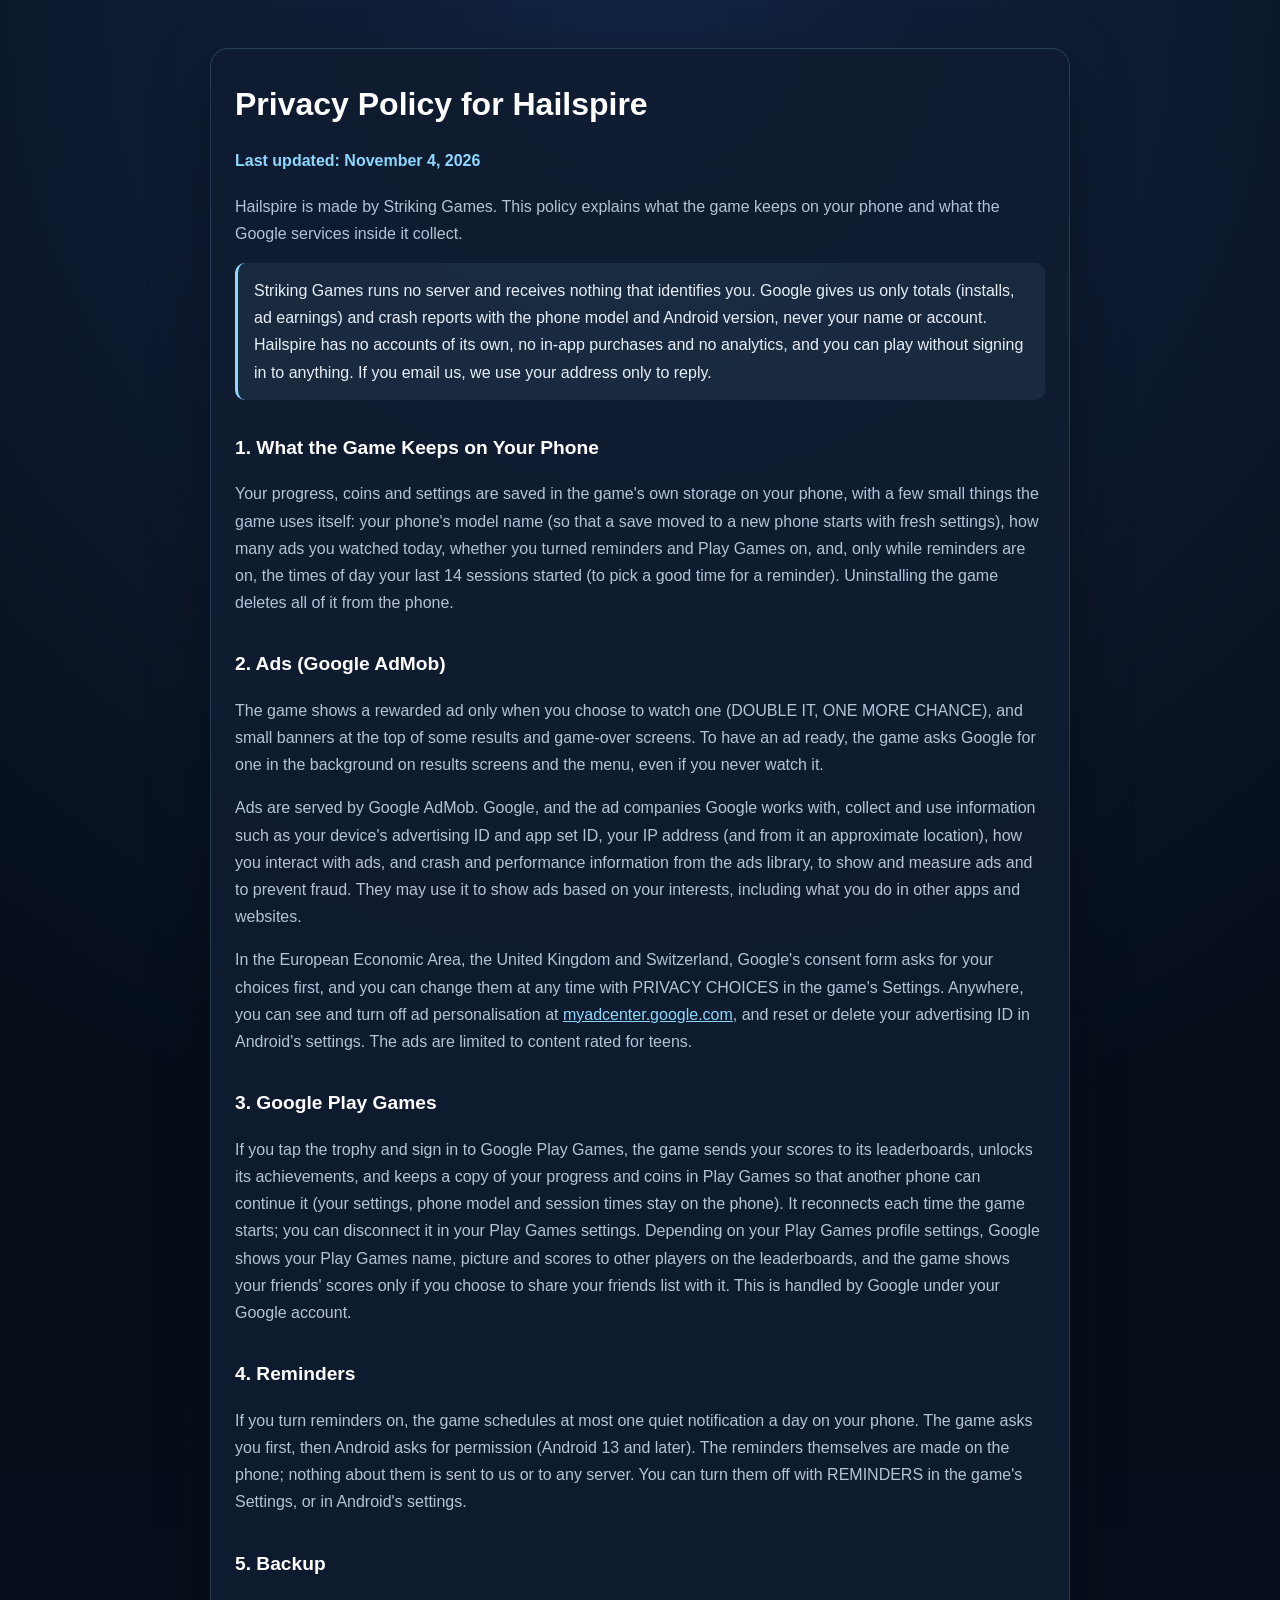
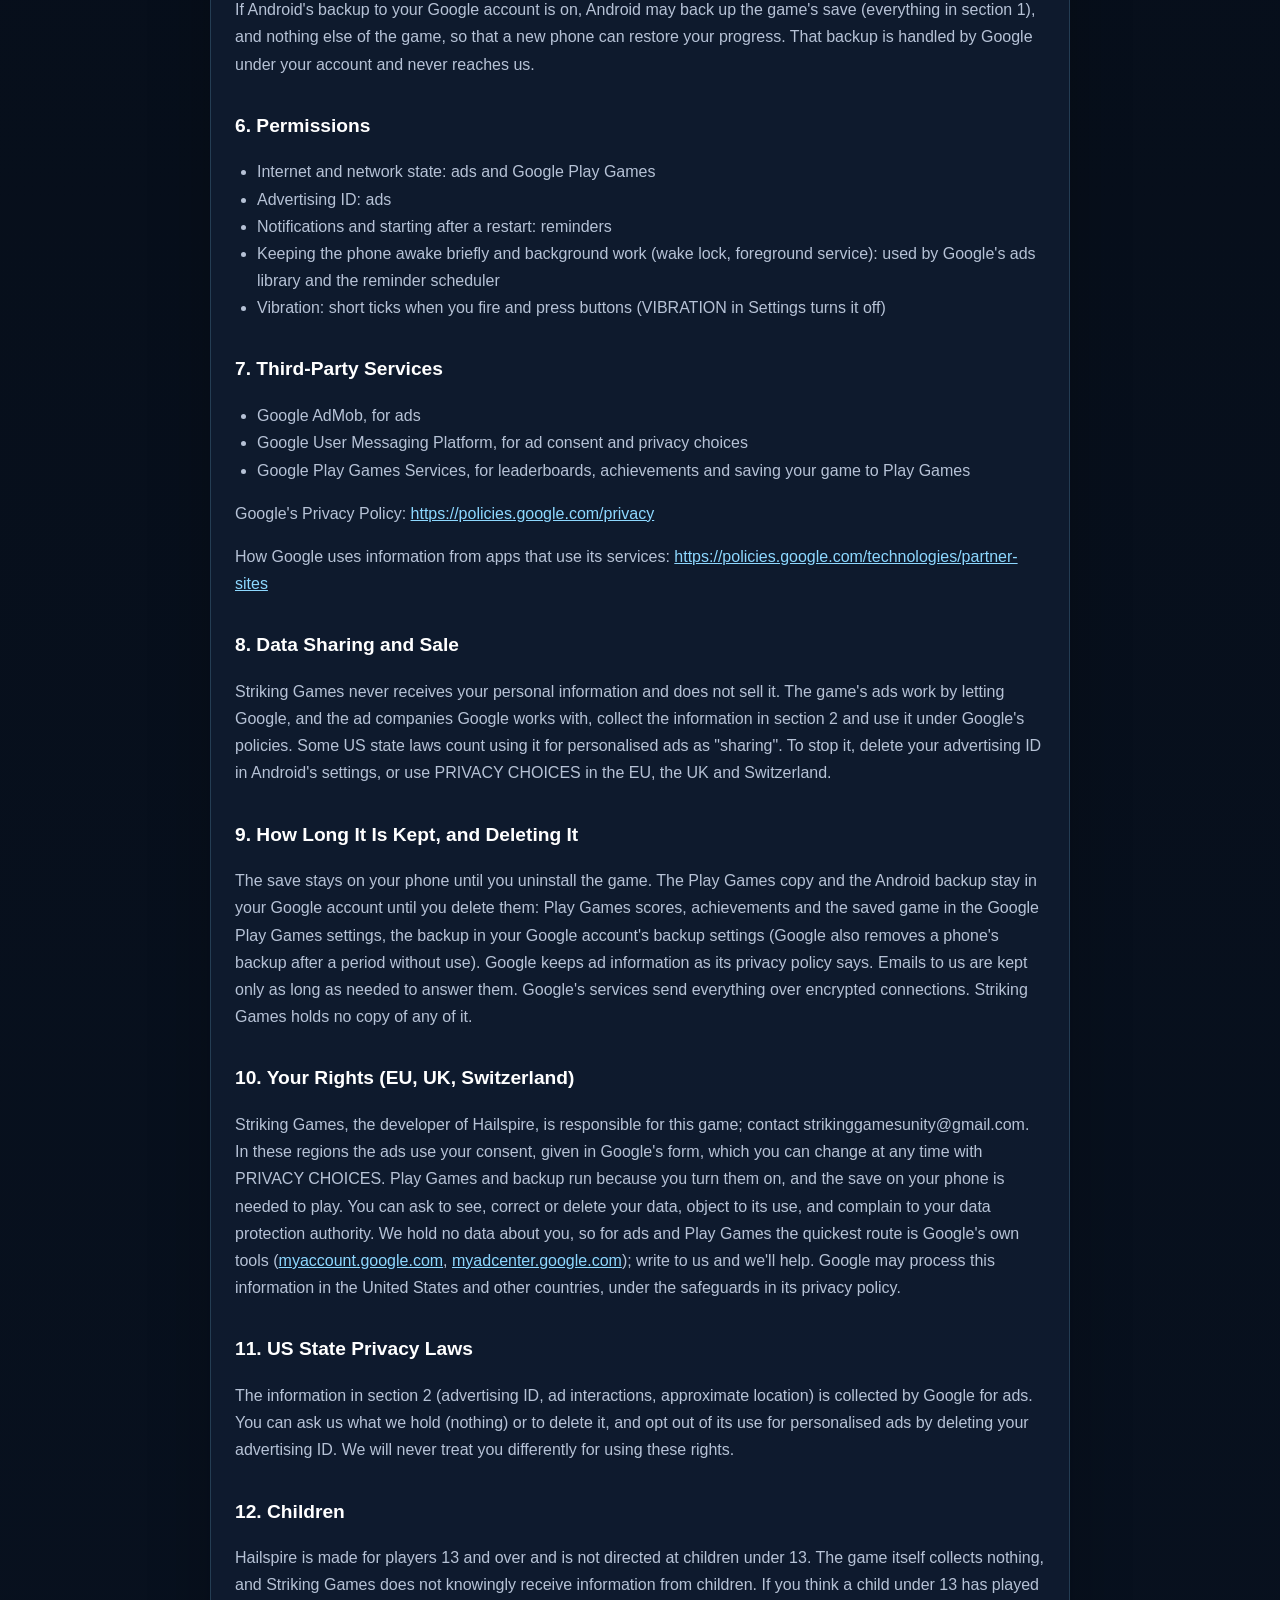
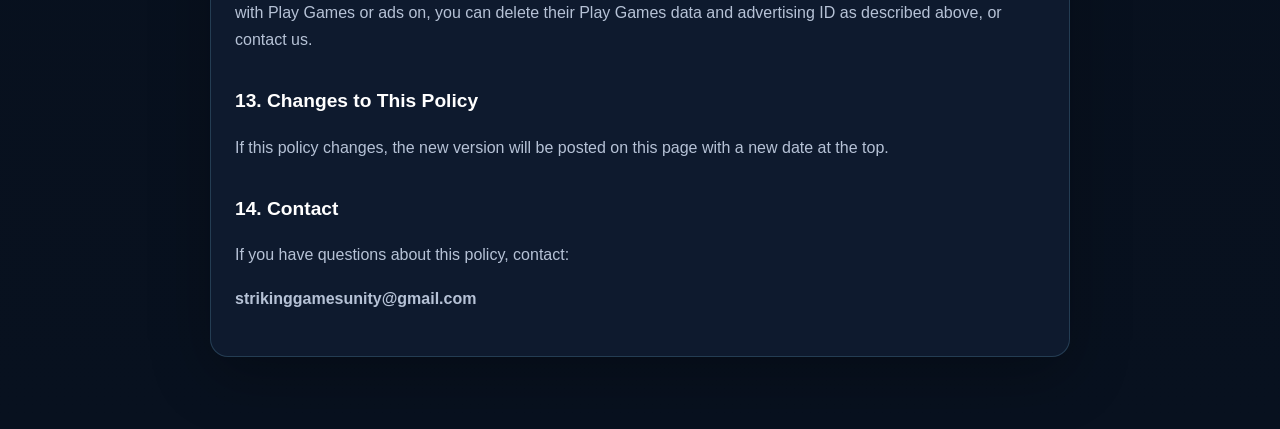
==== hailspire-privacy/index.html @ f75599db "Hailspire privacy policy" ====
<!DOCTYPE html>
<html lang="en">
<head>
    <meta charset="UTF-8">
    <meta name="viewport" content="width=device-width, initial-scale=1.0">
    <title>Privacy Policy - Hailspire</title>
    <style>
        :root {
            --bg: #08111f;
            --panel: #101c30;
            --text: #e8eef8;
            --muted: #b6c2d6;
            --accent: #8dd8ff;
            --line: rgba(141, 216, 255, 0.18);
        }

        * {
            box-sizing: border-box;
        }

        body {
            margin: 0;
            font-family: Arial, sans-serif;
            background:
                radial-gradient(circle at top, rgba(75, 140, 255, 0.18), transparent 32%),
                linear-gradient(180deg, #060d18 0%, var(--bg) 100%);
            color: var(--text);
            line-height: 1.7;
        }

        main {
            max-width: 900px;
            margin: 0 auto;
            padding: 48px 20px 72px;
        }

        .card {
            background: rgba(16, 28, 48, 0.9);
            border: 1px solid var(--line);
            border-radius: 18px;
            padding: 28px 24px;
            box-shadow: 0 18px 60px rgba(0, 0, 0, 0.28);
        }

        h1, h2 {
            margin-top: 0;
            color: white;
        }

        h1 {
            font-size: 2rem;
            margin-bottom: 10px;
        }

        h2 {
            font-size: 1.2rem;
            margin-top: 32px;
            margin-bottom: 10px;
        }

        p, li {
            color: var(--muted);
        }

        ul {
            padding-left: 22px;
        }

        a {
            color: var(--accent);
        }

        .meta {
            color: var(--accent);
            font-weight: 700;
            margin-bottom: 18px;
        }

        .note {
            padding: 14px 16px;
            border-left: 3px solid var(--accent);
            background: rgba(141, 216, 255, 0.08);
            border-radius: 10px;
        }
    </style>
</head>
<body>
<main>
    <section class="card">
        <h1>Privacy Policy for Hailspire</h1>
        <p class="meta">Last updated: November 4, 2026</p>

        <p>
            Hailspire is made by Striking Games. This policy explains what the game keeps on your phone and
            what the Google services inside it collect.
        </p>

        <div class="note">
            Striking Games runs no server and receives nothing that identifies you. Google gives us only totals
            (installs, ad earnings) and crash reports with the phone model and Android version, never your name or
            account. Hailspire has no accounts of its own, no in-app purchases and no analytics, and you can play
            without signing in to anything. If you email us, we use your address only to reply.
        </div>

        <h2>1. What the Game Keeps on Your Phone</h2>
        <p>
            Your progress, coins and settings are saved in the game's own storage on your phone, with a few small
            things the game uses itself: your phone's model name (so that a save moved to a new phone starts with
            fresh settings), how many ads you watched today, whether you turned reminders and Play Games on, and,
            only while reminders are on, the times of day your last 14 sessions started (to pick a good time for a
            reminder). Uninstalling the game deletes all of it from the phone.
        </p>

        <h2>2. Ads (Google AdMob)</h2>
        <p>
            The game shows a rewarded ad only when you choose to watch one (DOUBLE IT, ONE MORE CHANCE), and small
            banners at the top of some results and game-over screens. To have an ad ready, the game asks Google for
            one in the background on results screens and the menu, even if you never watch it.
        </p>
        <p>
            Ads are served by Google AdMob. Google, and the ad companies Google works with, collect and use
            information such as your device's advertising ID and app set ID, your IP address (and from it an
            approximate location), how you interact with ads, and crash and performance information from the ads
            library, to show and measure ads and to prevent fraud. They may use it to show ads based on your
            interests, including what you do in other apps and websites.
        </p>
        <p>
            In the European Economic Area, the United Kingdom and Switzerland, Google's consent form asks for your
            choices first, and you can change them at any time with PRIVACY CHOICES in the game's Settings.
            Anywhere, you can see and turn off ad personalisation at
            <a href="https://myadcenter.google.com" target="_blank" rel="noopener noreferrer">myadcenter.google.com</a>,
            and reset or delete your advertising ID in Android's settings. The ads are limited to content rated for
            teens.
        </p>

        <h2>3. Google Play Games</h2>
        <p>
            If you tap the trophy and sign in to Google Play Games, the game sends your scores to its leaderboards,
            unlocks its achievements, and keeps a copy of your progress and coins in Play Games so that another
            phone can continue it (your settings, phone model and session times stay on the phone). It reconnects
            each time the game starts; you can disconnect it in your Play Games settings. Depending on your Play
            Games profile settings, Google shows your Play Games name, picture and scores to other players on the
            leaderboards, and the game shows your friends' scores only if you choose to share your friends list
            with it. This is handled by Google under your Google account.
        </p>

        <h2>4. Reminders</h2>
        <p>
            If you turn reminders on, the game schedules at most one quiet notification a day on your phone. The
            game asks you first, then Android asks for permission (Android 13 and later). The reminders themselves
            are made on the phone; nothing about them is sent to us or to any server. You can turn them off with
            REMINDERS in the game's Settings, or in Android's settings.
        </p>

        <h2>5. Backup</h2>
        <p>
            If Android's backup to your Google account is on, Android may back up the game's save (everything in
            section 1), and nothing else of the game, so that a new phone can restore your progress. That backup
            is handled by Google under your account and never reaches us.
        </p>

        <h2>6. Permissions</h2>
        <ul>
            <li>Internet and network state: ads and Google Play Games</li>
            <li>Advertising ID: ads</li>
            <li>Notifications and starting after a restart: reminders</li>
            <li>Keeping the phone awake briefly and background work (wake lock, foreground service): used by
                Google's ads library and the reminder scheduler</li>
            <li>Vibration: short ticks when you fire and press buttons (VIBRATION in Settings turns it off)</li>
        </ul>

        <h2>7. Third-Party Services</h2>
        <ul>
            <li>Google AdMob, for ads</li>
            <li>Google User Messaging Platform, for ad consent and privacy choices</li>
            <li>Google Play Games Services, for leaderboards, achievements and saving your game to Play Games</li>
        </ul>
        <p>
            Google's Privacy Policy:
            <a href="https://policies.google.com/privacy" target="_blank" rel="noopener noreferrer">https://policies.google.com/privacy</a>
        </p>
        <p>
            How Google uses information from apps that use its services:
            <a href="https://policies.google.com/technologies/partner-sites" target="_blank" rel="noopener noreferrer">https://policies.google.com/technologies/partner-sites</a>
        </p>

        <h2>8. Data Sharing and Sale</h2>
        <p>
            Striking Games never receives your personal information and does not sell it. The game's ads work by
            letting Google, and the ad companies Google works with, collect the information in section 2 and use
            it under Google's policies. Some US state laws count using it for personalised ads as "sharing". To
            stop it, delete your advertising ID in Android's settings, or use PRIVACY CHOICES in the EU, the UK and
            Switzerland.
        </p>

        <h2>9. How Long It Is Kept, and Deleting It</h2>
        <p>
            The save stays on your phone until you uninstall the game. The Play Games copy and the Android backup
            stay in your Google account until you delete them: Play Games scores, achievements and the saved game
            in the Google Play Games settings, the backup in your Google account's backup settings (Google also
            removes a phone's backup after a period without use). Google keeps ad information as its privacy
            policy says. Emails to us are kept only as long as needed to answer them. Google's services send
            everything over encrypted connections. Striking Games holds no copy of any of it.
        </p>

        <h2>10. Your Rights (EU, UK, Switzerland)</h2>
        <p>
            Striking Games, the developer of Hailspire, is responsible for this game; contact
            strikinggamesunity@gmail.com. In these regions the ads use your consent, given in Google's form, which
            you can change at any time with PRIVACY CHOICES. Play Games and backup run because you turn them on,
            and the save on your phone is needed to play. You can ask to see, correct or delete your data, object
            to its use, and complain to your data protection authority. We hold no data about you, so for ads and
            Play Games the quickest route is Google's own tools
            (<a href="https://myaccount.google.com" target="_blank" rel="noopener noreferrer">myaccount.google.com</a>,
            <a href="https://myadcenter.google.com" target="_blank" rel="noopener noreferrer">myadcenter.google.com</a>);
            write to us and we'll help. Google may process this information in the United States and other
            countries, under the safeguards in its privacy policy.
        </p>

        <h2>11. US State Privacy Laws</h2>
        <p>
            The information in section 2 (advertising ID, ad interactions, approximate location) is collected by
            Google for ads. You can ask us what we hold (nothing) or to delete it, and opt out of its use for
            personalised ads by deleting your advertising ID. We will never treat you differently for using these
            rights.
        </p>

        <h2>12. Children</h2>
        <p>
            Hailspire is made for players 13 and over and is not directed at children under 13. The game itself
            collects nothing, and Striking Games does not knowingly receive information from children. If you
            think a child under 13 has played with Play Games or ads on, you can delete their Play Games data and
            advertising ID as described above, or contact us.
        </p>

        <h2>13. Changes to This Policy</h2>
        <p>
            If this policy changes, the new version will be posted on this page with a new date at the top.
        </p>

        <h2>14. Contact</h2>
        <p>If you have questions about this policy, contact:</p>
        <p><strong>strikinggamesunity@gmail.com</strong></p>
    </section>
</main>
</body>
</html>
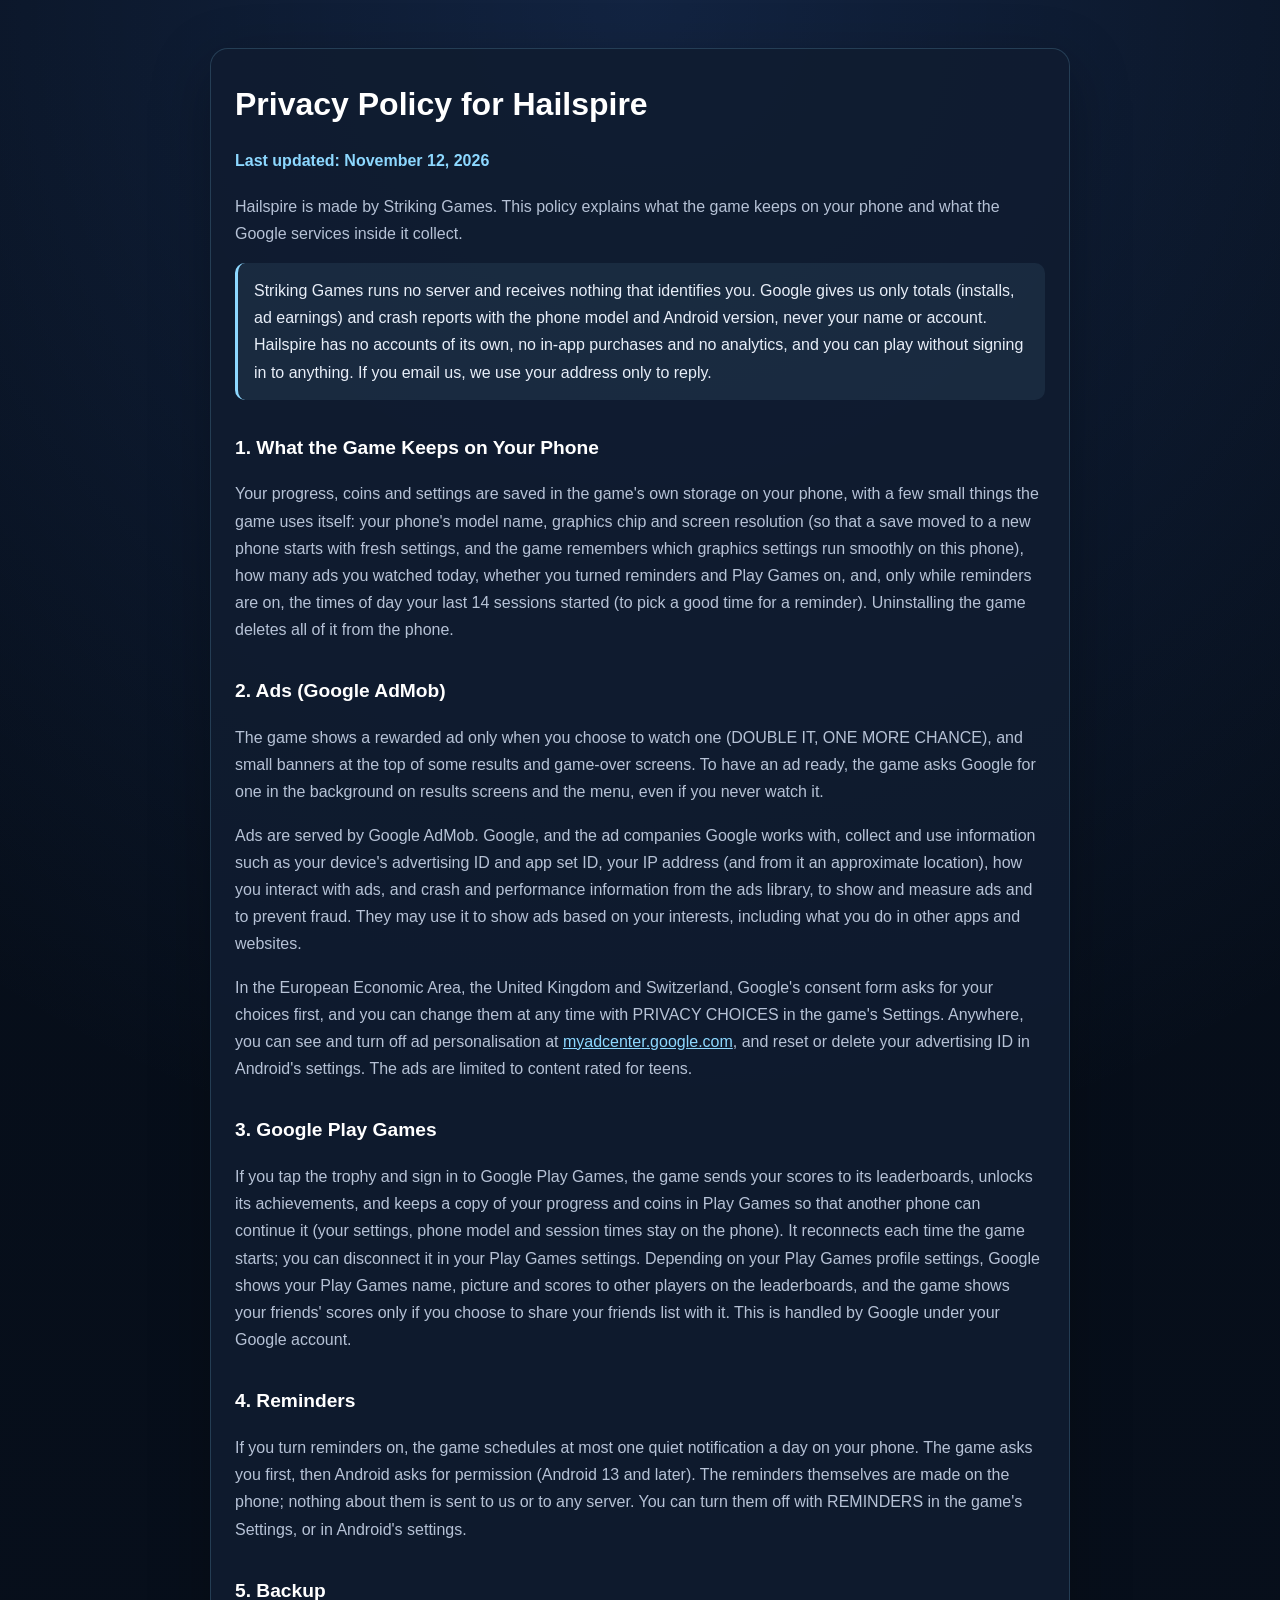
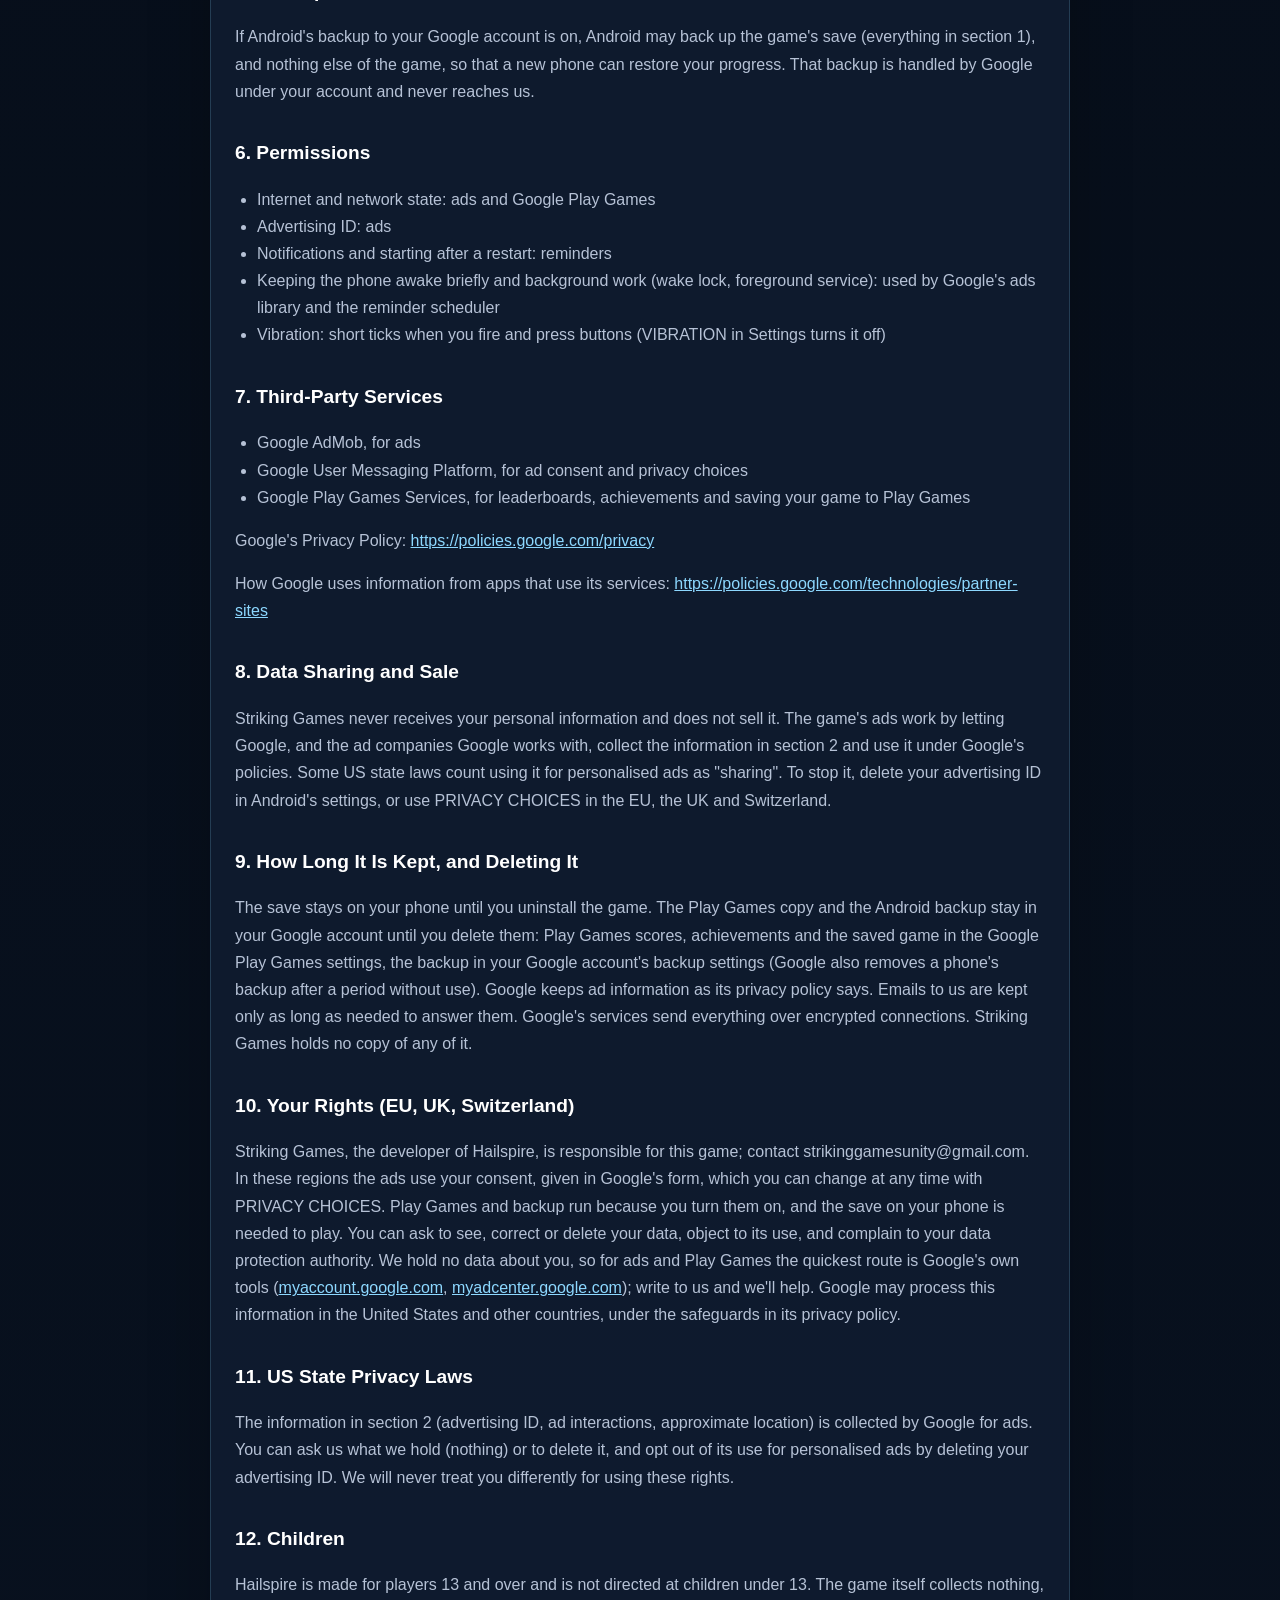
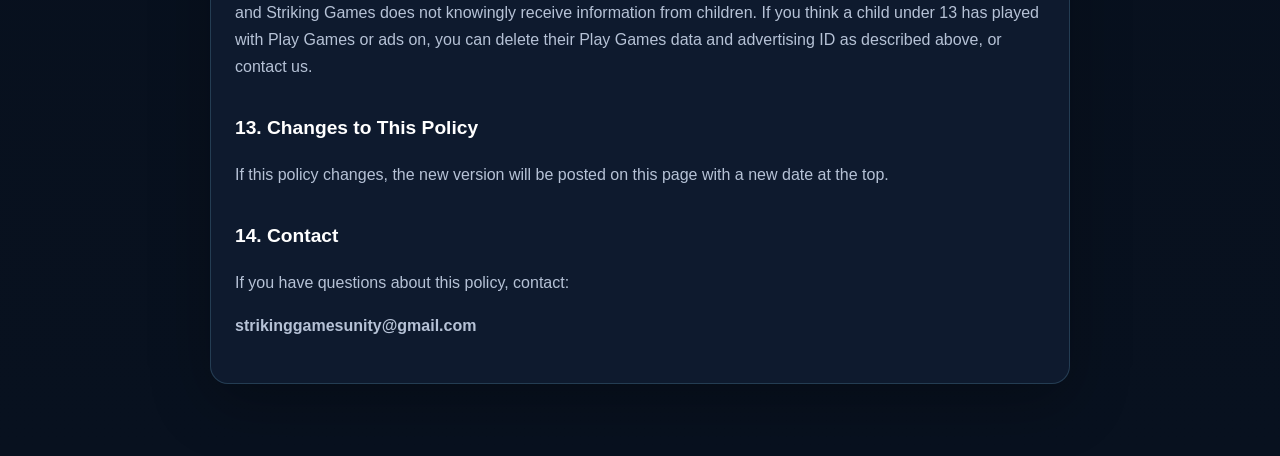
==== commit fbed6b7a: "Hailspire as the main game, coming soon on Google Play; Meteor Strike under Also from Striking Games" ====
--- a/hailspire-privacy/index.html
+++ b/hailspire-privacy/index.html
@@ -88,7 +88,7 @@
 <main>
     <section class="card">
         <h1>Privacy Policy for Hailspire</h1>
-        <p class="meta">Last updated: November 4, 2026</p>
+        <p class="meta">Last updated: November 12, 2026</p>
 
         <p>
             Hailspire is made by Striking Games. This policy explains what the game keeps on your phone and
@@ -105,8 +105,9 @@
         <h2>1. What the Game Keeps on Your Phone</h2>
         <p>
             Your progress, coins and settings are saved in the game's own storage on your phone, with a few small
-            things the game uses itself: your phone's model name (so that a save moved to a new phone starts with
-            fresh settings), how many ads you watched today, whether you turned reminders and Play Games on, and,
+            things the game uses itself: your phone's model name, graphics chip and screen resolution (so that a
+            save moved to a new phone starts with fresh settings, and the game remembers which graphics settings run
+            smoothly on this phone), how many ads you watched today, whether you turned reminders and Play Games on, and,
             only while reminders are on, the times of day your last 14 sessions started (to pick a good time for a
             reminder). Uninstalling the game deletes all of it from the phone.
         </p>
